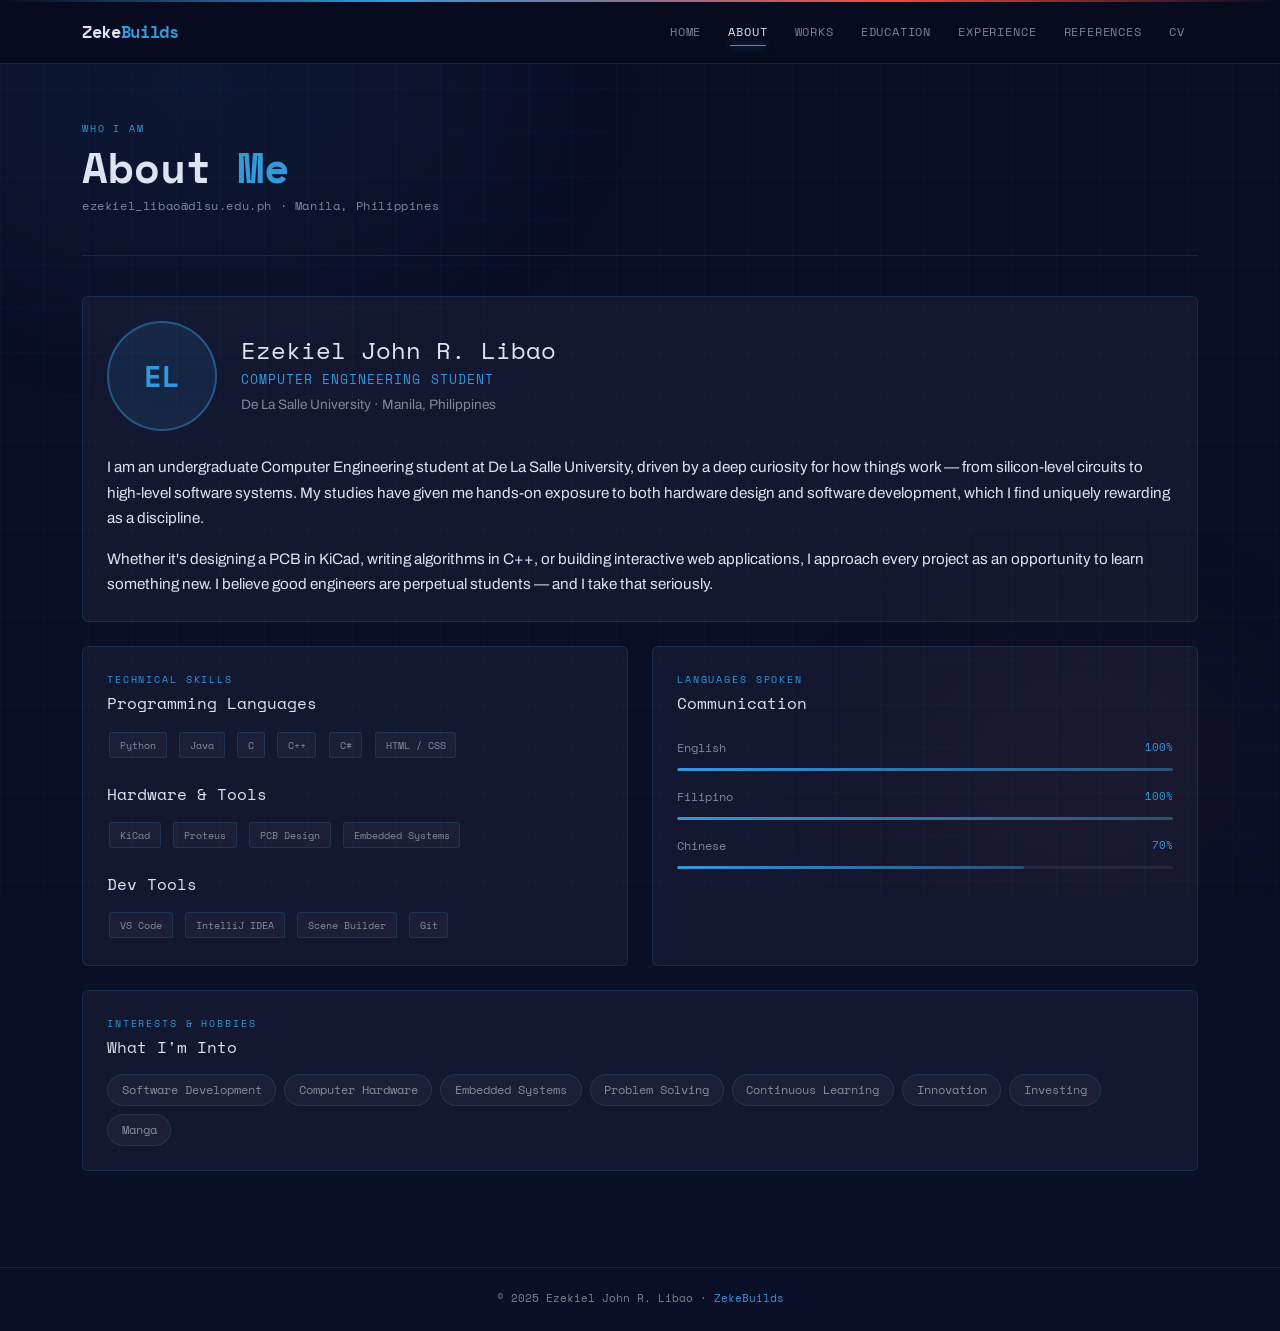
==== about.html @ 638de4a2 "Initial Commit" ====
<!DOCTYPE html>
<html lang="en" data-bs-theme="dark">
<head>
  <meta charset="UTF-8">
  <meta name="viewport" content="width=device-width, initial-scale=1.0">
  <title>About — Ezekiel John R. Libao</title>
  <link href="https://cdn.jsdelivr.net/npm/bootstrap@5.3.3/dist/css/bootstrap.min.css" rel="stylesheet">
  <link href="https://cdn.jsdelivr.net/npm/bootstrap-icons@1.11.3/font/bootstrap-icons.min.css" rel="stylesheet">
  <link href="https://fonts.googleapis.com/css2?family=Space+Mono:wght@400;700&family=Archivo:wght@300;400;500;600;700&display=swap" rel="stylesheet">
  <link rel="stylesheet" href="css/custom.css">
</head>
<body>

  <div class="glow-line"></div>

  <!-- NAVBAR -->
  <nav class="navbar navbar-expand-lg">
    <div class="container">
      <a class="navbar-brand" href="index.html">Zeke<span class="accent">Builds</span></a>
      <button class="navbar-toggler" type="button" data-bs-toggle="collapse" data-bs-target="#navMenu"
              aria-controls="navMenu" aria-expanded="false" aria-label="Toggle navigation">
        <span class="navbar-toggler-icon"></span>
      </button>
      <div class="collapse navbar-collapse" id="navMenu">
        <ul class="navbar-nav ms-auto">
          <li class="nav-item"><a class="nav-link" href="index.html">Home</a></li>
          <li class="nav-item"><a class="nav-link active" aria-current="page" href="about.html">About</a></li>
          <li class="nav-item"><a class="nav-link" href="works.html">Works</a></li>
          <li class="nav-item"><a class="nav-link" href="education.html">Education</a></li>
          <li class="nav-item"><a class="nav-link" href="experience.html">Experience</a></li>
          <li class="nav-item"><a class="nav-link" href="references.html">References</a></li>
          <li class="nav-item"><a class="nav-link" href="cv.html">CV</a></li>
        </ul>
      </div>
    </div>
  </nav>

  <main class="page-wrap">
    <div class="container">

      <!-- Page heading -->
      <div class="fade-up d1">
        <p class="section-label">Who I Am</p>
        <h1 class="page-title mb-1">About <span class="accent">Me</span></h1>
        <p class="mono-sub">
          ezekiel_libao@dlsu.edu.ph &middot; Manila, Philippines
        </p>
      </div>

      <div class="divider-line"></div>

      <div class="row gy-4">

        <!-- Profile block -->
        <div class="col-12 fade-up d2">
          <div class="glass p-4">
            <div class="d-flex align-items-center gap-4 flex-wrap mb-4">
              <div class="profile-photo-placeholder" aria-label="Profile photo placeholder">EL</div>
              <div>
                <h2 class="h4 font-mono mb-1">Ezekiel John R. Libao</h2>
                <p class="text-blue mono-role mb-1">
                  COMPUTER ENGINEERING STUDENT
                </p>
                <p class="text-sub text-sm mb-0">
                  De La Salle University &middot; Manila, Philippines
                </p>
              </div>
            </div>

            <p>
              I am an undergraduate Computer Engineering student at De La Salle University, driven by
              a deep curiosity for how things work — from silicon-level circuits to high-level software systems.
              My studies have given me hands-on exposure to both hardware design and software development,
              which I find uniquely rewarding as a discipline.
            </p>
            <p class="mb-0">
              Whether it's designing a PCB in KiCad, writing algorithms in C++, or building interactive
              web applications, I approach every project as an opportunity to learn something new. I believe
              good engineers are perpetual students — and I take that seriously.
            </p>
          </div>
        </div>

        <!-- Skills -->
        <div class="col-12 col-md-6 fade-up d3">
          <div class="glass p-4 h-100">
            <p class="section-label">Technical Skills</p>
            <h3 class="h6 font-mono mb-3">Programming Languages</h3>
            <div class="d-flex flex-wrap gap-2 mb-4">
              <span class="skill-tag">Python</span>
              <span class="skill-tag">Java</span>
              <span class="skill-tag">C</span>
              <span class="skill-tag">C++</span>
              <span class="skill-tag">C#</span>
              <span class="skill-tag">HTML / CSS</span>
            </div>

            <h3 class="h6 font-mono mb-3">Hardware &amp; Tools</h3>
            <div class="d-flex flex-wrap gap-2 mb-4">
              <span class="skill-tag">KiCad</span>
              <span class="skill-tag">Proteus</span>
              <span class="skill-tag">PCB Design</span>
              <span class="skill-tag">Embedded Systems</span>
            </div>

            <h3 class="h6 font-mono mb-3">Dev Tools</h3>
            <div class="d-flex flex-wrap gap-2">
              <span class="skill-tag">VS Code</span>
              <span class="skill-tag">IntelliJ IDEA</span>
              <span class="skill-tag">Scene Builder</span>
              <span class="skill-tag">Git</span>
            </div>
          </div>
        </div>

        <!-- Languages spoken -->
        <div class="col-12 col-md-6 fade-up d4">
          <div class="glass p-4 h-100">
            <p class="section-label">Languages Spoken</p>
            <h3 class="h6 font-mono mb-4">Communication</h3>

            <div class="mb-3">
              <div class="lang-row">
                <span class="lang-name">English</span>
                <span class="lang-pct">100%</span>
              </div>
              <div class="lang-bar">
                <div class="lang-bar-fill" style="width:100%"></div>
              </div>
            </div>

            <div class="mb-3">
              <div class="lang-row">
                <span class="lang-name">Filipino</span>
                <span class="lang-pct">100%</span>
              </div>
              <div class="lang-bar">
                <div class="lang-bar-fill" style="width:100%"></div>
              </div>
            </div>

            <div class="mb-0">
              <div class="lang-row">
                <span class="lang-name">Chinese</span>
                <span class="lang-pct">70%</span>
              </div>
              <div class="lang-bar">
                <div class="lang-bar-fill" style="width:70%"></div>
              </div>
            </div>
          </div>
        </div>

        <!-- Interests -->
        <div class="col-12 fade-up d5">
          <div class="glass p-4">
            <p class="section-label">Interests &amp; Hobbies</p>
            <h3 class="h6 font-mono mb-3">What I'm Into</h3>
            <div class="interest-row">
              <span class="interest-pill">Software Development</span>
              <span class="interest-pill">Computer Hardware</span>
              <span class="interest-pill">Embedded Systems</span>
              <span class="interest-pill">Problem Solving</span>
              <span class="interest-pill">Continuous Learning</span>
              <span class="interest-pill">Innovation</span>
              <span class="interest-pill">Investing</span>
              <span class="interest-pill">Manga</span>
            </div>
          </div>
        </div>

      </div>
    </div>
  </main>

  <footer class="site-footer">
    <div class="container">
      &copy; 2025 Ezekiel John R. Libao &middot; <span class="text-blue">ZekeBuilds</span>
    </div>
  </footer>

  <div id="toast-container" aria-live="assertive" aria-atomic="true"></div>

  <script src="https://cdn.jsdelivr.net/npm/bootstrap@5.3.3/dist/js/bootstrap.bundle.min.js"></script>
  <script src="js/script.js"></script>
</body>
</html>
---- css/custom.css ----
/* ============================================================
   DESIGN SYSTEM — Bootstrap Portfolio (ZekeBuilds)
   Dark navy · Blueprint grid · Glassmorphism · Space Mono
   ============================================================ */

/* ===== CUSTOM PROPERTIES ===== */
:root {
  --bg:           #0a0e27;
  --bg-surface:   rgba(255, 255, 255, 0.04);
  --bg-hover:     rgba(255, 255, 255, 0.07);
  --border:       rgba(52, 152, 219, 0.18);
  --border-hover: rgba(52, 152, 219, 0.45);
  --blue:         #3498db;
  --blue-dim:     rgba(52, 152, 219, 0.12);
  --blue-glow:    rgba(52, 152, 219, 0.28);
  --red:          #e74c3c;
  --red-dim:      rgba(231, 76, 60, 0.1);
  --red-glow:     rgba(231, 76, 60, 0.28);
  --green:        #2ecc71;
  --text:         #dde3f0;
  --text-sub:     rgba(221, 227, 240, 0.55);
  --font-mono:    'Space Mono', monospace;
  --font-body:    'Archivo', sans-serif;
  --radius:       6px;
}

/* ===== BASE ===== */
*, *::before, *::after { box-sizing: border-box; }
html { scroll-behavior: smooth; }

body {
  background-color: var(--bg);
  color: var(--text);
  font-family: var(--font-body);
  font-size: 0.95rem;
  line-height: 1.65;
  min-height: 100vh;
  overflow-x: hidden;
  position: relative;
}

/* Blueprint grid background */
body::before {
  content: '';
  position: fixed;
  inset: 0;
  background-image:
    linear-gradient(rgba(52, 152, 219, 0.035) 1px, transparent 1px),
    linear-gradient(90deg, rgba(52, 152, 219, 0.035) 1px, transparent 1px);
  background-size: 44px 44px;
  pointer-events: none;
  z-index: 0;
}

/* Ambient glow */
body::after {
  content: '';
  position: fixed;
  inset: 0;
  background:
    radial-gradient(ellipse 700px 500px at 15% 10%, rgba(52, 152, 219, 0.07) 0%, transparent 65%),
    radial-gradient(ellipse 500px 400px at 85% 85%, rgba(231, 76, 60, 0.04) 0%, transparent 65%);
  pointer-events: none;
  z-index: 0;
}

/* ===== GLOW LINE ===== */
.glow-line {
  position: fixed;
  top: 0;
  left: 0;
  right: 0;
  height: 2px;
  background: linear-gradient(90deg, transparent 0%, var(--blue) 30%, var(--red) 70%, transparent 100%);
  z-index: 9999;
  pointer-events: none;
}

/* ===== NAVBAR ===== */
.navbar {
  background: rgba(8, 11, 30, 0.88) !important;
  backdrop-filter: blur(18px);
  -webkit-backdrop-filter: blur(18px);
  border-bottom: 1px solid var(--border);
  padding-top: 0.8rem;
  padding-bottom: 0.8rem;
  position: sticky;
  top: 0;
  z-index: 1030;
}

.navbar-brand {
  font-family: var(--font-mono);
  font-size: 1.05rem;
  font-weight: 700;
  color: var(--text) !important;
  letter-spacing: -0.02em;
  text-decoration: none;
}

.navbar-brand .accent { color: var(--blue); }
.navbar-brand .accent-red { color: var(--red); }

.nav-link {
  font-family: var(--font-mono);
  font-size: 0.72rem;
  letter-spacing: 0.07em;
  text-transform: uppercase;
  color: var(--text-sub) !important;
  padding: 0.45rem 0.85rem !important;
  position: relative;
  transition: color 0.2s ease;
}

.nav-link::after {
  content: '';
  position: absolute;
  bottom: 2px;
  left: 50%;
  transform: translateX(-50%);
  width: 0;
  height: 1px;
  background: var(--blue);
  box-shadow: 0 0 8px var(--blue);
  transition: width 0.25s ease;
}

.nav-link:hover { color: var(--text) !important; }
.nav-link.active { color: var(--text) !important; }
.nav-link:hover::after,
.nav-link.active::after { width: 55%; }

.navbar-toggler {
  border: 1px solid var(--border) !important;
  padding: 0.35rem 0.6rem;
  color: var(--text) !important;
}

.navbar-toggler:focus { box-shadow: 0 0 0 3px var(--blue-glow) !important; }

.navbar-toggler-icon {
  background-image: url("data:image/svg+xml,%3csvg xmlns='http://www.w3.org/2000/svg' viewBox='0 0 30 30'%3e%3cpath stroke='rgba(221,227,240,0.8)' stroke-linecap='round' stroke-miterlimit='10' stroke-width='2' d='M4 7h22M4 15h22M4 23h22'/%3e%3c/svg%3e") !important;
}

/* ===== PAGE WRAPPER ===== */
.page-wrap {
  position: relative;
  z-index: 1;
  padding-top: 3.5rem;
  padding-bottom: 6rem;
}

/* ===== GLASS PANEL ===== */
.glass {
  background: var(--bg-surface);
  backdrop-filter: blur(10px);
  -webkit-backdrop-filter: blur(10px);
  border: 1px solid var(--border);
  border-radius: var(--radius);
  transition: border-color 0.2s, box-shadow 0.2s;
}

.glass:hover {
  border-color: var(--border-hover);
}

/* ===== TYPOGRAPHY ===== */
h1, h2, h3, h4, h5, h6 {
  font-family: var(--font-mono);
  color: var(--text);
}

.page-title {
  font-family: var(--font-mono);
  font-size: clamp(1.8rem, 4vw, 2.6rem);
  font-weight: 700;
  margin-bottom: 0.2rem;
  line-height: 1.15;
}

.page-title .accent { color: var(--blue); }

.section-label {
  font-family: var(--font-mono);
  font-size: 0.65rem;
  letter-spacing: 0.18em;
  text-transform: uppercase;
  color: var(--blue);
  margin-bottom: 0.4rem;
  display: block;
}

.divider-line {
  height: 1px;
  background: var(--border);
  margin: 2.5rem 0;
}

.text-sub { color: var(--text-sub); }
.text-blue { color: var(--blue); }
.text-red { color: var(--red); }
.font-mono { font-family: var(--font-mono); }

/* ===== GREETING BAR ===== */
.greeting-bar {
  display: flex;
  align-items: center;
  gap: 0.85rem;
  padding: 0.6rem 1.1rem;
  background: var(--blue-dim);
  border: 1px solid var(--border);
  border-radius: var(--radius);
  font-family: var(--font-mono);
  font-size: 0.8rem;
  margin-bottom: 3rem;
}

.greeting-text { color: var(--text-sub); }
.clock-divider { color: var(--border-hover); font-size: 0.9rem; }
.live-clock { color: var(--blue); letter-spacing: 0.1em; }

/* ===== HERO ===== */
.hero-name {
  font-family: var(--font-mono);
  font-size: clamp(2rem, 5.5vw, 3.8rem);
  font-weight: 700;
  line-height: 1.1;
  margin-bottom: 0.6rem;
}

.hero-name .line2 {
  color: var(--blue);
}

.hero-role {
  font-family: var(--font-mono);
  font-size: clamp(0.72rem, 1.8vw, 0.88rem);
  color: var(--text-sub);
  letter-spacing: 0.14em;
  text-transform: uppercase;
  margin-bottom: 1.4rem;
}

.hero-role .sep { color: var(--border-hover); margin: 0 0.6rem; }

.hero-bio {
  font-size: 0.95rem;
  color: var(--text-sub);
  line-height: 1.75;
  max-width: 500px;
  margin-bottom: 2rem;
}

/* ===== SOCIAL LINKS ===== */
.social-link {
  display: inline-flex;
  align-items: center;
  gap: 0.45rem;
  padding: 0.42rem 0.9rem;
  border: 1px solid var(--border);
  border-radius: 4px;
  color: var(--text-sub);
  text-decoration: none;
  font-family: var(--font-mono);
  font-size: 0.72rem;
  letter-spacing: 0.05em;
  background: var(--bg-surface);
  transition: color 0.2s, border-color 0.2s, background 0.2s, box-shadow 0.2s;
}

.social-link:hover {
  color: var(--blue);
  border-color: var(--blue);
  background: var(--blue-dim);
  box-shadow: 0 0 10px var(--blue-glow);
}

.social-icon-badge {
  font-size: 0.6rem;
  font-weight: 700;
  background: var(--blue);
  color: var(--bg);
  padding: 0.1rem 0.28rem;
  border-radius: 2px;
  letter-spacing: 0;
}

/* ===== BUTTONS ===== */
.btn-primary-custom {
  display: inline-flex;
  align-items: center;
  gap: 0.5rem;
  padding: 0.6rem 1.4rem;
  background: var(--blue);
  color: #fff;
  border: none;
  border-radius: 4px;
  font-family: var(--font-mono);
  font-size: 0.8rem;
  font-weight: 700;
  letter-spacing: 0.06em;
  text-decoration: none;
  cursor: pointer;
  transition: background 0.2s, box-shadow 0.2s, transform 0.15s;
}

.btn-primary-custom:hover {
  background: #2281c4;
  box-shadow: 0 4px 20px var(--blue-glow);
  color: #fff;
  transform: translateY(-1px);
}

.btn-primary-custom:focus-visible {
  outline: 2px solid var(--blue);
  outline-offset: 3px;
}

/* ===== CONTACT FORM ===== */
.contact-section {
  background: var(--bg-surface);
  border: 1px solid var(--border);
  border-radius: var(--radius);
  padding: 2rem;
}

.form-label {
  font-family: var(--font-mono);
  font-size: 0.7rem;
  letter-spacing: 0.1em;
  text-transform: uppercase;
  color: var(--text-sub);
  margin-bottom: 0.35rem;
}

.form-control,
.form-control:focus {
  background: rgba(255, 255, 255, 0.035) !important;
  border: 1px solid var(--border) !important;
  color: var(--text) !important;
  border-radius: 4px !important;
  font-family: var(--font-body);
  font-size: 0.88rem;
  padding: 0.6rem 0.85rem;
  transition: border-color 0.2s, box-shadow 0.2s, background 0.2s;
}

.form-control:focus {
  background: rgba(52, 152, 219, 0.06) !important;
  border-color: var(--blue) !important;
  box-shadow: 0 0 0 3px var(--blue-glow) !important;
}

.form-control::placeholder { color: rgba(221, 227, 240, 0.2) !important; }

.form-control.is-valid {
  border-color: var(--green) !important;
  background-image: none !important;
}

.form-control.is-invalid {
  border-color: var(--red) !important;
  background-image: none !important;
}

textarea.form-control { min-height: 120px; resize: vertical; }

.valid-feedback {
  color: var(--green);
  font-size: 0.72rem;
  font-family: var(--font-mono);
  display: none;
}

.invalid-feedback {
  color: var(--red);
  font-size: 0.72rem;
  font-family: var(--font-mono);
}

/* ===== SUBMIT BUTTON ===== */
.btn-submit {
  width: 100%;
  padding: 0.75rem;
  background: var(--blue);
  color: #fff;
  border: none;
  border-radius: 4px;
  font-family: var(--font-mono);
  font-size: 0.85rem;
  font-weight: 700;
  letter-spacing: 0.06em;
  cursor: pointer;
  transition: background 0.2s, box-shadow 0.2s;
}

.btn-submit:hover:not(:disabled) {
  background: #2281c4;
  box-shadow: 0 0 22px var(--blue-glow);
}

.btn-submit:disabled { opacity: 0.6; cursor: not-allowed; }

.btn-submit:focus-visible {
  outline: 2px solid var(--blue);
  outline-offset: 3px;
}

.btn-submit.error-pulse {
  animation: errorPulse 0.4s ease;
}

@keyframes errorPulse {
  0%, 100% { background: var(--blue); }
  50%       { background: var(--red); box-shadow: 0 0 20px var(--red-glow); }
}

.spin-icon {
  display: inline-block;
  animation: spin 0.8s linear infinite;
  vertical-align: middle;
}

@keyframes spin { to { transform: rotate(360deg); } }

/* ===== VALIDATION SUMMARY ===== */
.validation-summary {
  background: var(--red-dim);
  border: 1px solid rgba(231, 76, 60, 0.25);
  border-radius: 4px;
  padding: 0.7rem 1rem;
  font-family: var(--font-mono);
  font-size: 0.72rem;
  color: var(--red);
}

.validation-summary .vs-title { margin-bottom: 0.3rem; font-weight: 700; }
.validation-summary ul { margin: 0; padding-left: 1.1rem; }
.validation-summary li { margin-bottom: 0.15rem; }

/* ===== SUCCESS MESSAGE ===== */
.success-message {
  display: flex;
  align-items: center;
  gap: 1rem;
  background: rgba(46, 204, 113, 0.07);
  border: 1px solid rgba(46, 204, 113, 0.25);
  border-radius: var(--radius);
  padding: 1.2rem 1.4rem;
}

.success-icon {
  width: 42px;
  height: 42px;
  border-radius: 50%;
  background: rgba(46, 204, 113, 0.12);
  border: 1px solid rgba(46, 204, 113, 0.35);
  display: flex;
  align-items: center;
  justify-content: center;
  font-size: 1.1rem;
  color: var(--green);
  flex-shrink: 0;
}

.success-title { font-family: var(--font-mono); font-size: 0.88rem; color: var(--green); margin: 0; }
.success-text  { font-size: 0.82rem; color: var(--text-sub); margin: 0.15rem 0 0; }

/* ===== TOAST SYSTEM ===== */
#toast-container {
  position: fixed;
  top: 1.2rem;
  right: 1.2rem;
  z-index: 9000;
  display: flex;
  flex-direction: column;
  gap: 0.5rem;
  pointer-events: none;
}

.toast-item {
  pointer-events: all;
  display: flex;
  align-items: center;
  gap: 0.65rem;
  padding: 0.75rem 1rem;
  border-radius: var(--radius);
  min-width: 260px;
  max-width: 340px;
  font-family: var(--font-mono);
  font-size: 0.72rem;
  backdrop-filter: blur(14px);
  animation: toastIn 0.25s ease forwards;
  position: relative;
  overflow: hidden;
}

.toast-item.toast-error   { background: rgba(231,76,60,0.14);   border: 1px solid rgba(231,76,60,0.35);   color: #ff8a80; }
.toast-item.toast-warning { background: rgba(241,196,15,0.1);   border: 1px solid rgba(241,196,15,0.3);   color: #ffd54f; }
.toast-item.toast-success { background: rgba(46,204,113,0.1);   border: 1px solid rgba(46,204,113,0.3);   color: #69f0ae; }

.toast-msg { flex: 1; }

.toast-close {
  background: none;
  border: none;
  color: inherit;
  cursor: pointer;
  font-size: 1rem;
  line-height: 1;
  padding: 0;
  opacity: 0.7;
  flex-shrink: 0;
}

.toast-close:hover { opacity: 1; }

.toast-progress {
  position: absolute;
  bottom: 0;
  left: 0;
  height: 2px;
  background: currentColor;
  opacity: 0.4;
  animation: toastProgress var(--dur, 4s) linear forwards;
}

@keyframes toastIn {
  from { opacity: 0; transform: translateX(16px); }
  to   { opacity: 1; transform: translateX(0); }
}

@keyframes toastProgress {
  from { width: 100%; }
  to   { width: 0%; }
}

/* ===== WORKS PAGE ===== */
.project-item {
  display: flex;
  gap: 1.2rem;
  align-items: flex-start;
  padding: 1.4rem 1.6rem;
  background: var(--bg-surface);
  border: 1px solid var(--border);
  border-radius: var(--radius);
  text-decoration: none;
  color: var(--text);
  transition: border-color 0.2s, box-shadow 0.2s, transform 0.2s;
}

.project-item:hover {
  border-color: var(--border-hover);
  box-shadow: 0 6px 30px rgba(52, 152, 219, 0.1);
  transform: translateY(-2px);
  color: var(--text);
}

.project-num {
  font-family: var(--font-mono);
  font-size: 0.65rem;
  color: var(--text-sub);
  letter-spacing: 0.05em;
  min-width: 28px;
  padding-top: 0.15rem;
}

.project-icon {
  width: 46px;
  height: 46px;
  flex-shrink: 0;
  background: var(--blue-dim);
  border: 1px solid var(--border);
  border-radius: var(--radius);
  display: flex;
  align-items: center;
  justify-content: center;
  font-family: var(--font-mono);
  font-size: 0.6rem;
  font-weight: 700;
  color: var(--blue);
  letter-spacing: 0.04em;
}

.project-title {
  font-family: var(--font-mono);
  font-size: 1rem;
  font-weight: 700;
  margin-bottom: 0.3rem;
  color: var(--text);
}

.project-desc {
  font-size: 0.85rem;
  color: var(--text-sub);
  line-height: 1.6;
  margin-bottom: 0.7rem;
}

.tech-tag {
  display: inline-block;
  padding: 0.18rem 0.55rem;
  background: var(--bg-surface);
  border: 1px solid var(--border);
  border-radius: 3px;
  font-family: var(--font-mono);
  font-size: 0.62rem;
  color: var(--text-sub);
  margin: 0.15rem 0.15rem 0 0;
}

.project-link-badge {
  font-family: var(--font-mono);
  font-size: 0.65rem;
  color: var(--blue);
  border: 1px solid rgba(52, 152, 219, 0.3);
  padding: 0.2rem 0.6rem;
  border-radius: 3px;
  background: var(--blue-dim);
  text-decoration: none;
  display: inline-flex;
  align-items: center;
  gap: 0.3rem;
  transition: background 0.2s, box-shadow 0.2s;
}

.project-link-badge:hover {
  background: rgba(52, 152, 219, 0.2);
  box-shadow: 0 0 8px var(--blue-glow);
  color: var(--blue);
}

/* ===== EDUCATION PAGE ===== */
.edu-entry {
  position: relative;
  padding: 1.5rem 1.6rem;
  background: var(--bg-surface);
  border: 1px solid var(--border);
  border-radius: var(--radius);
  border-left-width: 3px;
}

.edu-entry.current { border-left-color: var(--blue); }
.edu-entry.past    { border-left-color: rgba(52, 152, 219, 0.25); }

.edu-school {
  font-family: var(--font-mono);
  font-size: 1rem;
  font-weight: 700;
  margin-bottom: 0.15rem;
}

.edu-degree {
  font-size: 0.88rem;
  color: var(--text-sub);
  margin-bottom: 0.75rem;
}

.edu-period {
  font-family: var(--font-mono);
  font-size: 0.68rem;
  color: var(--text-sub);
  letter-spacing: 0.06em;
}

.badge-enrolled {
  background: var(--blue-dim) !important;
  color: var(--blue) !important;
  border: 1px solid rgba(52, 152, 219, 0.3);
  font-family: var(--font-mono);
  font-size: 0.6rem;
  letter-spacing: 0.08em;
  padding: 0.28rem 0.6rem;
  border-radius: 3px;
  animation: pulseGlow 2.5s ease-in-out infinite;
}

@keyframes pulseGlow {
  0%, 100% { box-shadow: 0 0 0 0 var(--blue-glow); }
  50%       { box-shadow: 0 0 0 5px transparent; }
}

.coursework-item {
  font-family: var(--font-mono);
  font-size: 0.72rem;
  color: var(--text-sub);
  padding: 0.25rem 0;
  border-bottom: 1px solid rgba(52, 152, 219, 0.06);
}

.coursework-item:last-child { border-bottom: none; }

/* ===== EXPERIENCE PAGE ===== */
.exp-empty {
  text-align: center;
  padding: 4rem 2rem;
}

.exp-empty-icon {
  width: 72px;
  height: 72px;
  margin: 0 auto 1.5rem;
  background: var(--bg-surface);
  border: 1px solid var(--border);
  border-radius: 50%;
  display: flex;
  align-items: center;
  justify-content: center;
  font-size: 1.8rem;
}

/* ===== REFERENCES PAGE ===== */
.ref-entry {
  display: flex;
  gap: 1rem;
  align-items: flex-start;
  padding: 1.3rem 1.5rem;
  background: var(--bg-surface);
  border: 1px solid var(--border);
  border-radius: var(--radius);
}

.ref-avatar {
  width: 46px;
  height: 46px;
  flex-shrink: 0;
  border-radius: 50%;
  background: var(--blue-dim);
  border: 1px solid var(--border);
  display: flex;
  align-items: center;
  justify-content: center;
  font-family: var(--font-mono);
  font-size: 0.8rem;
  font-weight: 700;
  color: var(--blue);
}

.ref-name {
  font-family: var(--font-mono);
  font-size: 0.92rem;
  font-weight: 700;
  margin-bottom: 0.1rem;
}

.ref-title { font-size: 0.82rem; color: var(--text-sub); margin-bottom: 0.5rem; }

.ref-detail {
  font-size: 0.8rem;
  color: var(--text-sub);
  display: flex;
  align-items: center;
  gap: 0.4rem;
  margin-bottom: 0.2rem;
}

.ref-disclaimer {
  background: var(--red-dim);
  border: 1px solid rgba(231, 76, 60, 0.2);
  border-radius: var(--radius);
  padding: 0.9rem 1.1rem;
  font-family: var(--font-mono);
  font-size: 0.7rem;
  color: rgba(231, 76, 60, 0.8);
}

/* ===== CV PAGE ===== */
.cv-wrap {
  max-width: 860px;
  margin: 0 auto;
}

.cv-header {
  display: flex;
  align-items: center;
  gap: 1.5rem;
  padding: 2rem;
  background: var(--bg-surface);
  border: 1px solid var(--border);
  border-radius: var(--radius);
  margin-bottom: 1.5rem;
}

.cv-avatar {
  width: 90px;
  height: 90px;
  border-radius: 50%;
  object-fit: cover;
  border: 2px solid var(--border-hover);
  flex-shrink: 0;
}

.cv-avatar-placeholder {
  width: 90px;
  height: 90px;
  border-radius: 50%;
  background: var(--blue-dim);
  border: 2px solid var(--border-hover);
  display: flex;
  align-items: center;
  justify-content: center;
  font-family: var(--font-mono);
  font-size: 1.5rem;
  font-weight: 700;
  color: var(--blue);
  flex-shrink: 0;
}

.cv-name {
  font-family: var(--font-mono);
  font-size: clamp(1.4rem, 3vw, 2rem);
  font-weight: 700;
  margin-bottom: 0.2rem;
}

.cv-subtitle {
  font-size: 0.85rem;
  color: var(--text-sub);
  margin-bottom: 0.6rem;
}

.cv-contact-row {
  display: flex;
  flex-wrap: wrap;
  gap: 0.5rem 1.2rem;
}

.cv-contact-item {
  font-family: var(--font-mono);
  font-size: 0.68rem;
  color: var(--text-sub);
  display: flex;
  align-items: center;
  gap: 0.35rem;
}

.cv-contact-item a {
  color: var(--blue);
  text-decoration: none;
}

.cv-contact-item a:hover { text-decoration: underline; }

.cv-section {
  background: var(--bg-surface);
  border: 1px solid var(--border);
  border-radius: var(--radius);
  padding: 1.5rem 1.8rem;
  margin-bottom: 1rem;
}

.cv-section-title {
  font-family: var(--font-mono);
  font-size: 0.62rem;
  letter-spacing: 0.18em;
  text-transform: uppercase;
  color: var(--blue);
  padding-bottom: 0.6rem;
  border-bottom: 1px solid var(--border);
  margin-bottom: 1rem;
}

.skill-tag {
  display: inline-block;
  padding: 0.22rem 0.6rem;
  background: var(--bg-surface);
  border: 1px solid var(--border);
  border-radius: 3px;
  font-family: var(--font-mono);
  font-size: 0.65rem;
  color: var(--text-sub);
  margin: 0.15rem;
  transition: border-color 0.2s, color 0.2s;
}

.skill-tag:hover {
  border-color: var(--blue);
  color: var(--blue);
}

.lang-row {
  display: flex;
  justify-content: space-between;
  align-items: center;
  margin-bottom: 0.6rem;
}

.lang-name {
  font-family: var(--font-mono);
  font-size: 0.78rem;
  color: var(--text-sub);
}

.lang-pct {
  font-family: var(--font-mono);
  font-size: 0.68rem;
  color: var(--blue);
}

.lang-bar {
  height: 3px;
  background: rgba(255,255,255,0.07);
  border-radius: 2px;
  overflow: hidden;
  margin-top: 0.25rem;
}

.lang-bar-fill {
  height: 100%;
  background: linear-gradient(90deg, var(--blue), rgba(52,152,219,0.35));
  border-radius: 2px;
}

/* ===== ABOUT PAGE ===== */
.profile-photo-wrap {
  width: 110px;
  height: 110px;
  border-radius: 50%;
  overflow: hidden;
  border: 2px solid var(--border-hover);
  flex-shrink: 0;
}

.profile-photo-wrap img {
  width: 100%;
  height: 100%;
  object-fit: cover;
}

.profile-photo-placeholder {
  width: 110px;
  height: 110px;
  border-radius: 50%;
  background: var(--blue-dim);
  border: 2px solid var(--border-hover);
  display: flex;
  align-items: center;
  justify-content: center;
  font-family: var(--font-mono);
  font-size: 1.8rem;
  font-weight: 700;
  color: var(--blue);
  flex-shrink: 0;
}

.interest-row {
  display: flex;
  flex-wrap: wrap;
  gap: 0.5rem;
}

.interest-pill {
  padding: 0.35rem 0.85rem;
  background: var(--bg-surface);
  border: 1px solid var(--border);
  border-radius: 999px;
  font-family: var(--font-mono);
  font-size: 0.72rem;
  color: var(--text-sub);
  transition: border-color 0.2s, color 0.2s, background 0.2s;
}

.interest-pill:hover {
  border-color: var(--blue);
  color: var(--blue);
  background: var(--blue-dim);
}

/* ===== FOOTER ===== */
.site-footer {
  position: relative;
  z-index: 1;
  border-top: 1px solid var(--border);
  padding: 1.4rem 0;
  font-family: var(--font-mono);
  font-size: 0.68rem;
  color: var(--text-sub);
  text-align: center;
}

.site-footer a {
  color: var(--blue);
  text-decoration: none;
}

.site-footer a:hover { text-decoration: underline; }

/* ===== SCROLLBAR ===== */
::-webkit-scrollbar { width: 5px; }
::-webkit-scrollbar-track { background: var(--bg); }
::-webkit-scrollbar-thumb { background: rgba(52,152,219,0.25); border-radius: 3px; }
::-webkit-scrollbar-thumb:hover { background: rgba(52,152,219,0.5); }

/* ===== ANIMATIONS ===== */
.fade-up {
  opacity: 0;
  transform: translateY(18px);
  animation: fadeUp 0.5s ease forwards;
}

@keyframes fadeUp {
  to { opacity: 1; transform: translateY(0); }
}

.d1 { animation-delay: 0.08s; }
.d2 { animation-delay: 0.16s; }
.d3 { animation-delay: 0.24s; }
.d4 { animation-delay: 0.32s; }
.d5 { animation-delay: 0.42s; }
.d6 { animation-delay: 0.52s; }

/* ===== FOCUS STATES ===== */
*:focus-visible {
  outline: 2px solid var(--blue);
  outline-offset: 3px;
}

/* ===== UTILITY CLASSES ===== */
.text-sm      { font-size: 0.85rem; }
.text-xs      { font-size: 0.78rem; }
.mono-sub     { font-family: var(--font-mono); font-size: 0.75rem; color: var(--text-sub); letter-spacing: 0.05em; }
.mono-role    { font-family: var(--font-mono); font-size: 0.8rem; letter-spacing: 0.08em; }
.detail-text  { font-size: 0.78rem; color: var(--text-sub); }
.page-intro   { font-size: 0.88rem; }
.mw-prose     { max-width: 500px; }
.mw-narrow    { max-width: 420px; }
.code-inline  { font-size: 0.78rem; color: var(--blue); font-family: var(--font-mono); }

/* Project icon red variant */
.project-icon.icon-red {
  color: var(--red);
  border-color: rgba(231, 76, 60, 0.3);
  background: rgba(231, 76, 60, 0.08);
}

/* CV utility classes */
.cv-body-text    { font-size: 0.9rem;  color: var(--text-sub); line-height: 1.75; }
.cv-proj-desc    { font-size: 0.83rem; color: var(--text-sub); }
.cv-entry-school { font-family: var(--font-mono); font-size: 0.88rem; }
.cv-entry-period { font-family: var(--font-mono); font-size: 0.7rem; color: var(--text-sub); }
.cv-entry-desc   { font-size: 0.85rem; color: var(--text-sub); }
.cv-entry-tech   { font-family: var(--font-mono); font-size: 0.68rem; color: var(--text-sub); }
.cv-section-sub  { font-family: var(--font-mono); font-size: 0.72rem; color: var(--text-sub); letter-spacing: 0.06em; }

/* ===== BOUNCING BALL PAGE ===== */
.page-wrap.compact {
  padding-top: 2rem;
  padding-bottom: 2rem;
}

.btn-sm-custom {
  padding: 0.4rem 0.9rem !important;
  font-size: 0.72rem !important;
}

.icon-dot { font-size: 0.5rem; }

#ballCanvas {
  display: block;
  width: 100%;
  height: calc(100vh - 160px);
  min-height: 400px;
  background: transparent;
  cursor: none;
}

.canvas-wrap {
  position: relative;
  border: 1px solid var(--border);
  border-radius: var(--radius);
  overflow: hidden;
  background: rgba(255, 255, 255, 0.02);
}

.canvas-overlay {
  position: absolute;
  top: 1rem;
  left: 1rem;
  font-family: var(--font-mono);
  font-size: 0.7rem;
  color: var(--text-sub);
  pointer-events: none;
}

.canvas-badge {
  display: inline-flex;
  align-items: center;
  gap: 0.35rem;
  background: rgba(231, 76, 60, 0.12);
  border: 1px solid rgba(231, 76, 60, 0.25);
  padding: 0.25rem 0.6rem;
  border-radius: 3px;
  color: var(--red);
  font-size: 0.65rem;
  letter-spacing: 0.06em;
  animation: redPulse 2s ease-in-out infinite;
}

@keyframes redPulse {
  0%, 100% { box-shadow: 0 0 0 0 rgba(231, 76, 60, 0.3); }
  50%       { box-shadow: 0 0 0 4px transparent; }
}

/* ===== PRINT (CV) ===== */
@media print {
  body { background: #fff !important; color: #111 !important; }
  .glow-line, .navbar, .site-footer { display: none !important; }
  .cv-section, .cv-header { background: #f9f9f9 !important; border-color: #ddd !important; }
  .page-wrap { padding-top: 0 !important; }
  a { color: inherit !important; }
}

/* ===== REDUCED MOTION ===== */
@media (prefers-reduced-motion: reduce) {
  *, *::before, *::after {
    animation-duration: 0.01ms !important;
    transition-duration: 0.01ms !important;
  }
}
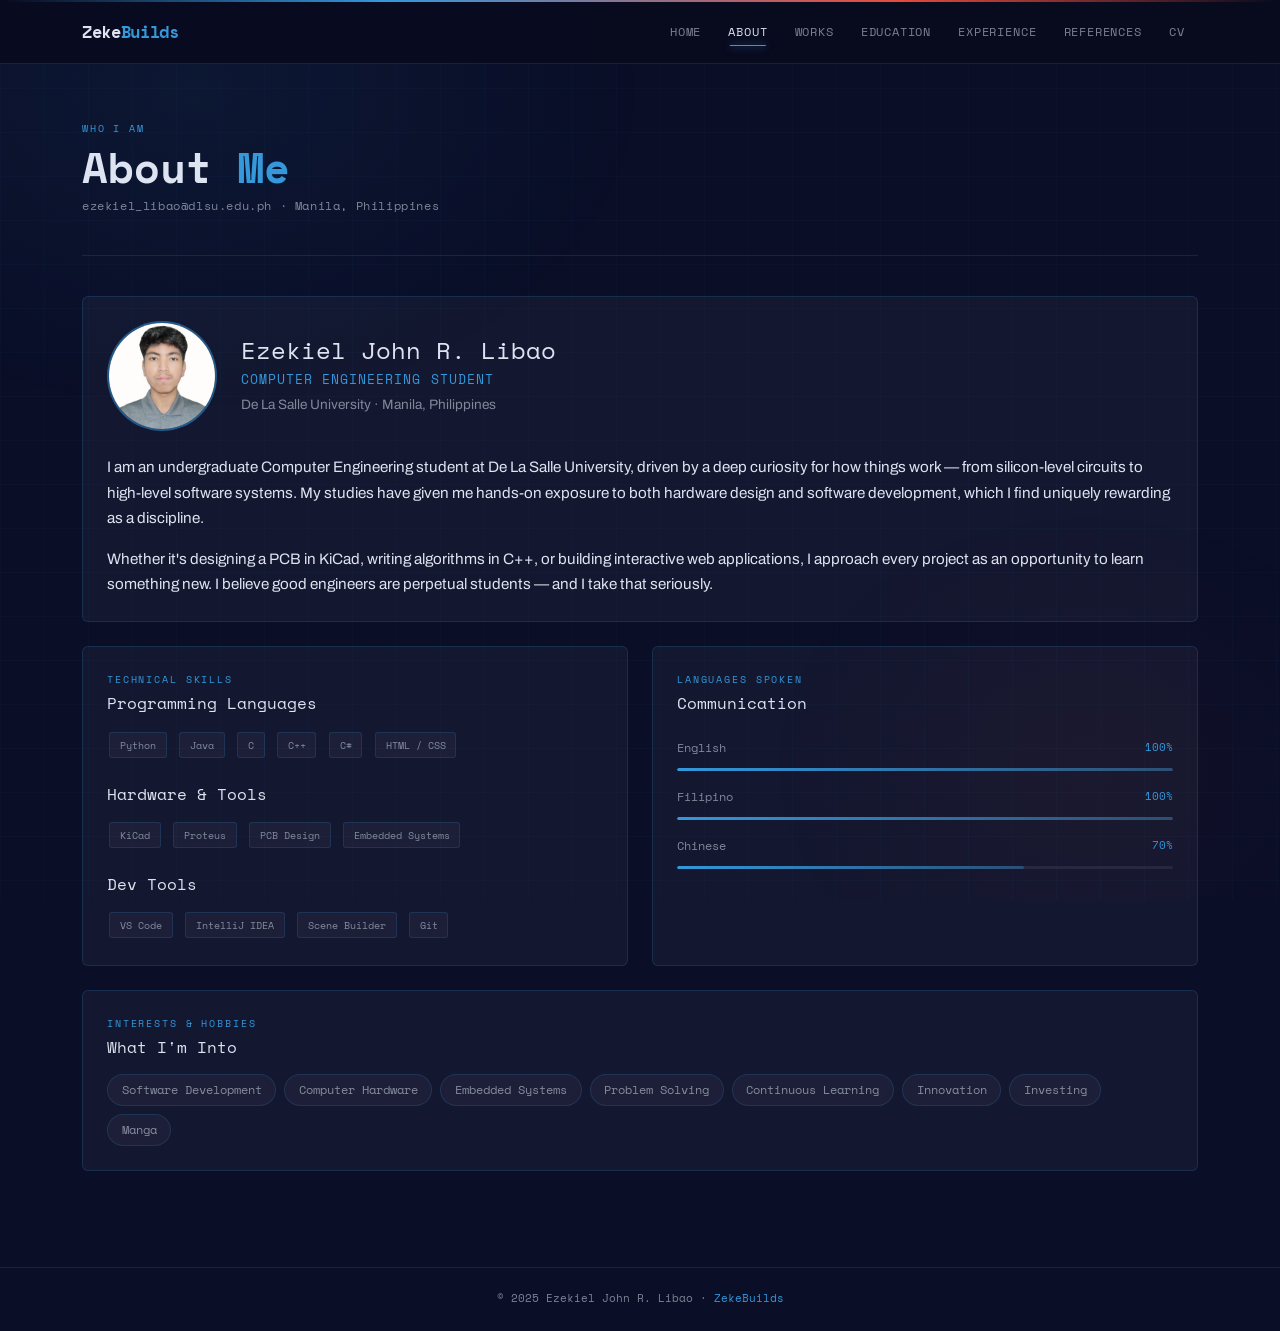
==== commit 1c87db9d: "add profile pic" ====
--- a/about.html
+++ b/about.html
@@ -29,7 +29,7 @@
           <li class="nav-item"><a class="nav-link" href="education.html">Education</a></li>
           <li class="nav-item"><a class="nav-link" href="experience.html">Experience</a></li>
           <li class="nav-item"><a class="nav-link" href="references.html">References</a></li>
-          <li class="nav-item"><a class="nav-link" href="cv.html">CV</a></li>
+          <li class="nav-item"><a class="nav-link" href="cv.html" target="_blank" rel="noopener">CV</a></li>
         </ul>
       </div>
     </div>
@@ -55,7 +55,7 @@
         <div class="col-12 fade-up d2">
           <div class="glass p-4">
             <div class="d-flex align-items-center gap-4 flex-wrap mb-4">
-              <div class="profile-photo-placeholder" aria-label="Profile photo placeholder">EL</div>
+              <img src="img/profile.jpg" alt="Ezekiel John R. Libao" class="profile-photo-placeholder" style="object-fit:cover;">
               <div>
                 <h2 class="h4 font-mono mb-1">Ezekiel John R. Libao</h2>
                 <p class="text-blue mono-role mb-1">
--- a/css/custom.css
+++ b/css/custom.css
@@ -220,6 +220,44 @@
 .live-clock { color: var(--blue); letter-spacing: 0.1em; }
 
 /* ===== HERO ===== */
+.hero-inner {
+  display: flex;
+  align-items: center;
+  gap: 3rem;
+}
+
+.hero-text {
+  flex: 1;
+  min-width: 0;
+}
+
+.hero-photo-wrap {
+  flex-shrink: 0;
+  align-self: center;
+}
+
+.hero-photo {
+  width: 220px;
+  height: 220px;
+  object-fit: cover;
+  border-radius: 50%;
+  border: 3px solid var(--blue);
+  box-shadow: 0 0 30px var(--blue-glow);
+  display: block;
+}
+
+@media (max-width: 640px) {
+  .hero-inner {
+    flex-direction: column-reverse;
+    align-items: flex-start;
+    gap: 1.5rem;
+  }
+  .hero-photo {
+    width: 120px;
+    height: 120px;
+  }
+}
+
 .hero-name {
   font-family: var(--font-mono);
   font-size: clamp(2rem, 5.5vw, 3.8rem);
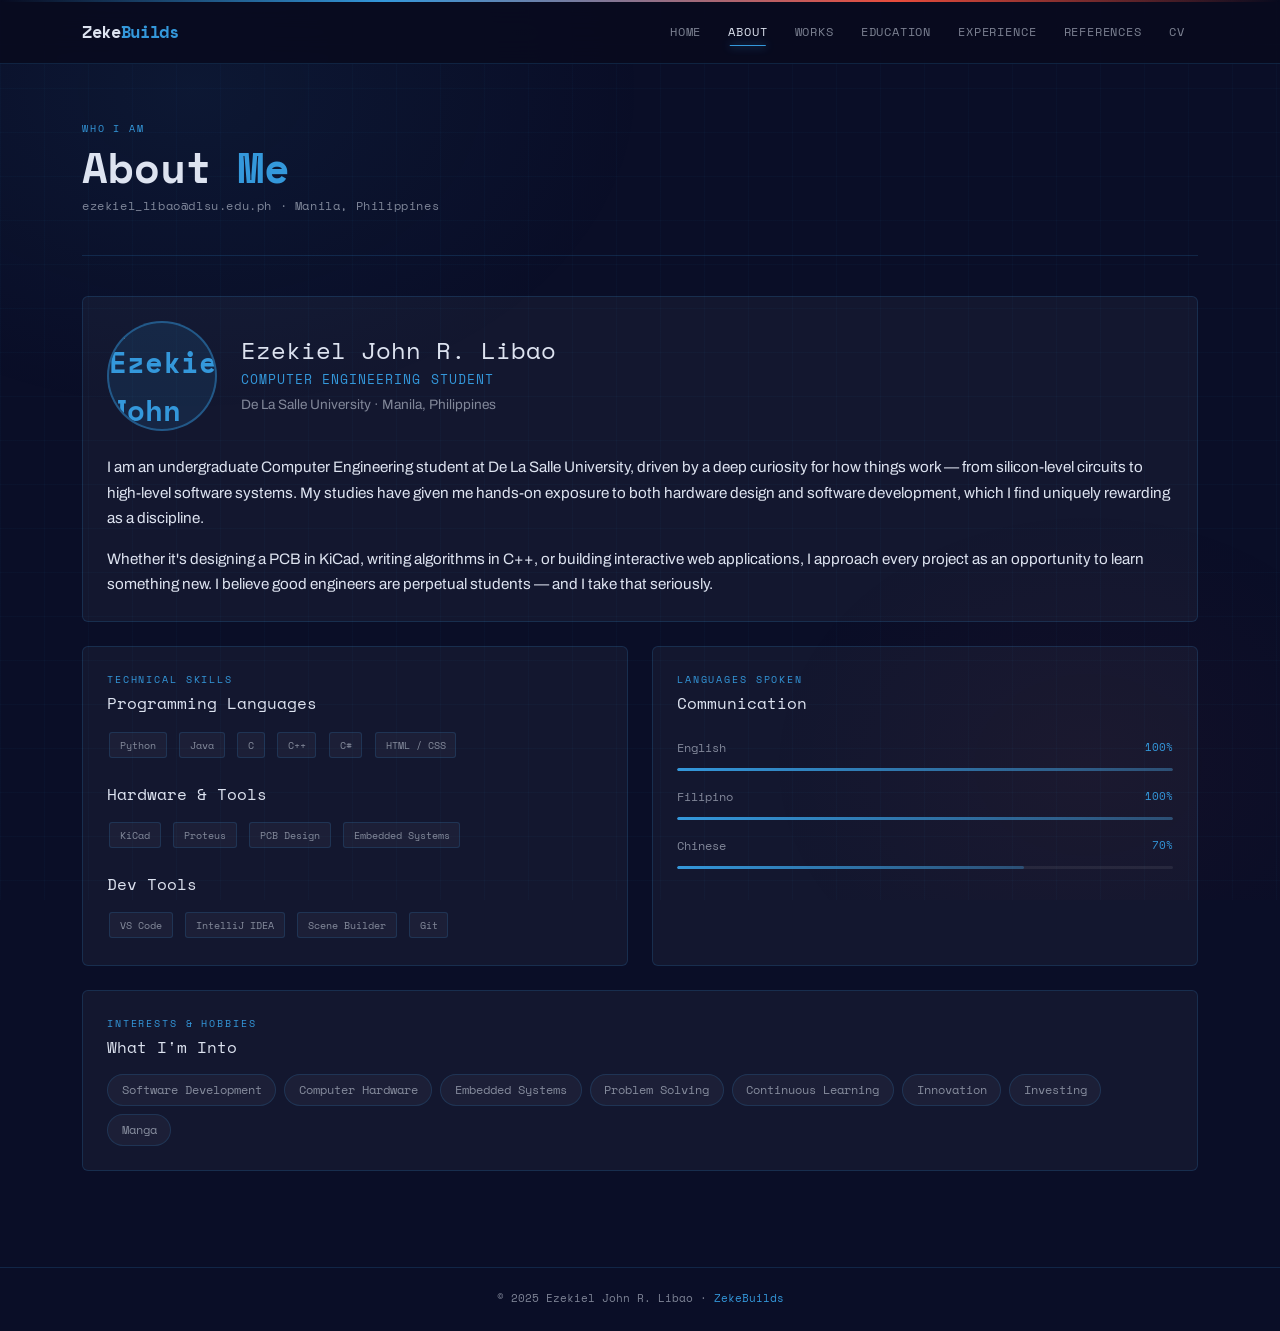
==== commit 8726bddc: "use Vercel Blob URL for profile image" ====
--- a/about.html
+++ b/about.html
@@ -55,7 +55,7 @@
         <div class="col-12 fade-up d2">
           <div class="glass p-4">
             <div class="d-flex align-items-center gap-4 flex-wrap mb-4">
-              <img src="img/profile.jpg" alt="Ezekiel John R. Libao" class="profile-photo-placeholder" style="object-fit:cover;">
+              <img src="https://kx5lneewr2qxfmwe.public.blob.vercel-storage.com/profile.jpg" alt="Ezekiel John R. Libao" class="profile-photo-placeholder" style="object-fit:cover;">
               <div>
                 <h2 class="h4 font-mono mb-1">Ezekiel John R. Libao</h2>
                 <p class="text-blue mono-role mb-1">
